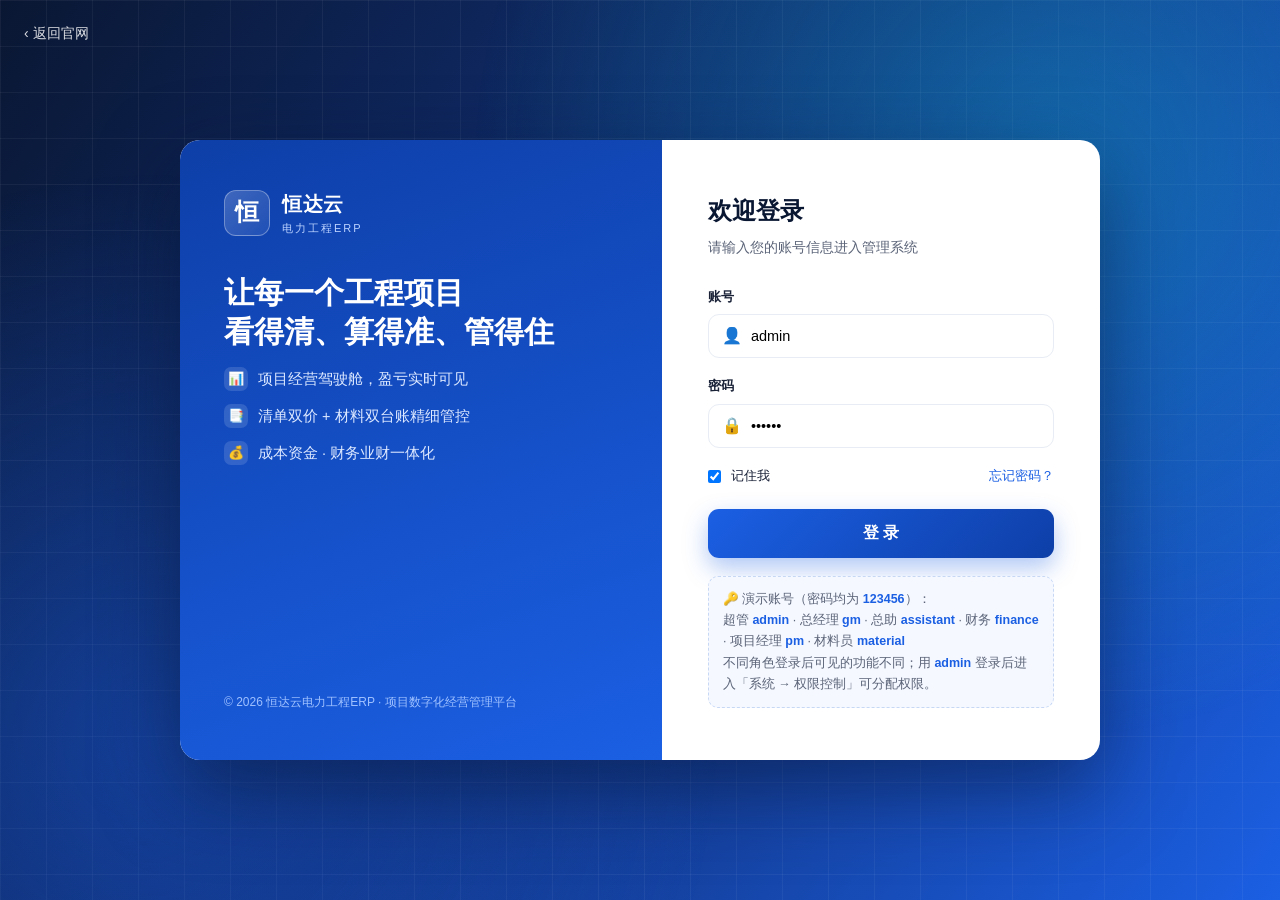
==== erp/index.html @ 85b5d24f "chore: 清空所有演示/随机生成的业务数据 - 项目/合同/分包/清单/进度/成本/收款/现金/银行账户/内部转账/OKR考核记录 全部清空 - 保留:登录账号、角色权限、审批流定义、真实138张" ====
﻿<!DOCTYPE html>
<html lang="zh-CN">
<head>
<meta charset="UTF-8">
<meta name="viewport" content="width=device-width, initial-scale=1.0, viewport-fit=cover">
<title>恒达云电力工程ERP · 项目经营管理平台</title>
<link rel="stylesheet" href="css/erp.css">
<link rel="manifest" href="../manifest.webmanifest">
<meta name="theme-color" content="#1b5fe3">
<link rel="icon" type="image/png" sizes="32x32" href="../icons/favicon-32.png">
<link rel="apple-touch-icon" href="../icons/apple-touch-icon.png">
<meta name="apple-mobile-web-app-capable" content="yes">
<meta name="apple-mobile-web-app-status-bar-style" content="black-translucent">
<meta name="apple-mobile-web-app-title" content="恒达云">
<script>if('serviceWorker' in navigator){window.addEventListener('load',function(){navigator.serviceWorker.register('../sw.js').catch(function(){});});}</script>
</head>
<body>
<div class="app">
    <!-- 一级模块图标轨 -->
    <aside class="modrail" id="modRail"></aside>

    <!-- 二级模块菜单（分组手风琴） -->
    <aside class="sidebar" id="sidebar">
        <div class="sb-brand">
            <div class="sb-logo">恒</div>
            <div><b id="modName">经营管理</b><small>电力工程ERP</small></div>
        </div>
        <nav class="sb-nav" id="sbNav"></nav>
        <div class="sb-foot">v2.0 · 项目数字化经营平台</div>
    </aside>

    <!-- 主区域 -->
    <div class="main">
        <header class="topbar">
            <button class="tb-toggle" id="tbToggle">☰</button>
            <div class="crumb"><b id="crumbTitle">经营看板</b><span id="crumbSub">数据总览</span></div>
            <div class="tb-search"><span class="ic">🔍</span><input id="globalSearch" placeholder="搜索菜单功能…"></div>
            <div class="tb-actions">
                <button class="tb-icon" id="bellBtn" title="证书到期预警">🔔<span class="dot" id="bellDot" style="display:none"></span></button>
                <button class="tb-icon" id="resetBtn" title="重置演示数据">↺</button>
                <button class="tb-icon" id="logoutBtn" title="退出登录">⏻</button>
                <div class="tb-user">
                    <div class="tb-avatar" id="userAvatar">管</div>
                    <div><div class="nm" id="userName">管理员</div><div class="rl" id="userRole">系统管理员</div></div>
                </div>
            </div>
        </header>
        <main class="page" id="page"></main>
    </div>

    <!-- 全局功能搜索下拉 -->
    <div id="searchPanel" class="search-panel"></div>

    <!-- 移动端：抽屉遮罩 + 底部Tab导航 -->
    <div class="nav-mask" id="navMask"></div>
    <nav class="tabbar" id="tabbar"></nav>
</div>
<script type="module" src="js/app.js?v=clean1"></script>
</body>
</html>
---- erp/css/erp.css ----
/* ============================================================
   恒达云电力工程ERP — 系统设计样式
   蓝色科技风，与官网视觉统一
   ============================================================ */

:root{
    --blue:#1b5fe3; --blue-d:#0e3fa8; --blue-l:#3b7af0;
    --navy:#0a1733; --navy-2:#0f1f44; --cyan:#14b8d4;
    --ink:#1a2238; --gray:#5b6478; --gray-l:#8b93a7;
    --line:#e8ecf4; --line-2:#eef2f9;
    --bg:#f3f6fc; --card:#ffffff; --soft:#f5f8ff;
    --green:#16a34a; --green-bg:#e7f7ec;
    --red:#dc2626;   --red-bg:#fdeaea;
    --orange:#e8890c;--orange-bg:#fff3e3;
    --purple:#7c3aed;--purple-bg:#f1eafe;
    --teal:#0d9488;  --teal-bg:#e2f5f2;
    --radius:14px; --radius-s:10px;
    --shadow:0 6px 22px rgba(16,40,90,.07);
    --shadow-lg:0 16px 44px rgba(16,40,90,.14);
    --sidebar-w:248px; --topbar-h:64px;
    --font:-apple-system,BlinkMacSystemFont,"Segoe UI","PingFang SC","Microsoft YaHei","Hiragino Sans GB",sans-serif;
}
*{margin:0;padding:0;box-sizing:border-box}
html,body{height:100%}
body{font-family:var(--font);color:var(--ink);background:var(--bg);-webkit-font-smoothing:antialiased;line-height:1.6}
a{text-decoration:none;color:inherit}
button{font-family:inherit;cursor:pointer;border:none;background:none}
input,select,textarea{font-family:inherit;font-size:14px}
::-webkit-scrollbar{width:9px;height:9px}
::-webkit-scrollbar-thumb{background:#c7d0e0;border-radius:6px}
::-webkit-scrollbar-thumb:hover{background:#aab6cc}
::-webkit-scrollbar-track{background:transparent}

/* ---------- 应用布局 ---------- */
.app{display:flex;min-height:100vh}

/* ---------- 侧边栏 ---------- */
.sidebar{width:var(--sidebar-w);background:linear-gradient(180deg,#0a1733,#0d1d40 60%,#102a5e);
    color:#fff;position:fixed;inset:0 auto 0 0;display:flex;flex-direction:column;z-index:40;transition:.25s}
.sb-brand{display:flex;align-items:center;gap:11px;padding:18px 20px;border-bottom:1px solid rgba(255,255,255,.08)}
.sb-logo{width:38px;height:38px;border-radius:10px;display:grid;place-items:center;font-size:20px;font-weight:800;
    color:#fff;background:linear-gradient(135deg,var(--blue),var(--cyan));flex-shrink:0}
.sb-brand b{font-size:17px;font-weight:800;letter-spacing:.5px;line-height:1.1}
.sb-brand small{display:block;font-size:10.5px;color:#8ba6df;font-weight:600;letter-spacing:1.5px}
.sb-nav{flex:1;overflow-y:auto;padding:14px 12px}
.sb-group{font-size:11px;color:#6f80a8;font-weight:700;letter-spacing:1.5px;padding:14px 12px 7px}
.sb-item{display:flex;align-items:center;gap:11px;padding:10px 12px;border-radius:10px;color:rgba(255,255,255,.78);
    font-size:14.5px;font-weight:500;margin-bottom:2px;transition:.18s;position:relative}
.sb-item .ic{width:20px;text-align:center;font-size:16px;opacity:.9}
.sb-item:hover{background:rgba(255,255,255,.08);color:#fff}
.sb-item.active{background:linear-gradient(90deg,rgba(27,95,227,.95),rgba(59,122,240,.7));color:#fff;
    box-shadow:0 6px 16px rgba(27,95,227,.4)}
.sb-item.active::before{content:"";position:absolute;left:-12px;top:50%;transform:translateY(-50%);
    width:4px;height:22px;background:var(--cyan);border-radius:0 4px 4px 0}
.sb-foot{padding:14px 18px;border-top:1px solid rgba(255,255,255,.08);font-size:12px;color:#6f80a8}

/* ---------- 主区域 ---------- */
.main{flex:1;margin-left:var(--sidebar-w);display:flex;flex-direction:column;min-width:0}
.topbar{height:var(--topbar-h);background:#fff;border-bottom:1px solid var(--line);position:sticky;top:var(--rail-h);z-index:30;
    display:flex;align-items:center;gap:16px;padding:0 26px}
.tb-toggle{display:none;font-size:22px;color:var(--ink)}
.crumb{font-size:13px;color:var(--gray)}
.crumb b{color:var(--ink);font-size:15px;font-weight:700;display:block;line-height:1.2}
.tb-search{margin-left:auto;display:flex;align-items:center;gap:8px;background:var(--soft);border:1px solid var(--line);
    border-radius:30px;padding:8px 16px;width:280px;transition:.2s}
.tb-search:focus-within{border-color:var(--blue);box-shadow:0 0 0 3px rgba(27,95,227,.12)}
.tb-search input{border:none;background:none;outline:none;width:100%;color:var(--ink)}
.tb-search .ic{color:var(--gray-l)}
.tb-actions{display:flex;align-items:center;gap:14px}
.tb-icon{width:38px;height:38px;border-radius:10px;display:grid;place-items:center;color:var(--gray);
    font-size:17px;position:relative;transition:.18s}
.tb-icon:hover{background:var(--soft);color:var(--blue)}
.tb-icon .dot{position:absolute;top:8px;right:9px;width:7px;height:7px;background:var(--red);border-radius:50%;border:2px solid #fff}
.tb-user{display:flex;align-items:center;gap:10px;padding-left:14px;border-left:1px solid var(--line)}
.tb-avatar{width:36px;height:36px;border-radius:50%;background:linear-gradient(135deg,var(--blue),var(--cyan));
    color:#fff;display:grid;place-items:center;font-weight:700;font-size:15px}
.tb-user .nm{font-size:14px;font-weight:600;line-height:1.1}
.tb-user .rl{font-size:11.5px;color:var(--gray-l)}

/* ---------- 页面容器 ---------- */
.page{padding:26px;flex:1}
.page-head{display:flex;align-items:flex-end;justify-content:space-between;margin-bottom:22px;gap:16px;flex-wrap:wrap}
.page-head h1{font-size:23px;font-weight:800;color:var(--navy);letter-spacing:.5px}
.page-head p{color:var(--gray);font-size:13.5px;margin-top:3px}
.page-head .actions{display:flex;gap:10px}

/* ---------- 按钮 ---------- */
.btn{display:inline-flex;align-items:center;justify-content:center;gap:7px;padding:9px 18px;border-radius:10px;
    font-size:14px;font-weight:600;transition:.18s;white-space:nowrap;border:1.5px solid transparent}
.btn .ic{font-size:14px}
.btn-primary{background:linear-gradient(135deg,var(--blue),var(--blue-d));color:#fff;box-shadow:0 6px 16px rgba(27,95,227,.3)}
.btn-primary:hover{transform:translateY(-1px);box-shadow:0 10px 22px rgba(27,95,227,.42)}
.btn-light{background:#fff;border-color:var(--line);color:var(--ink)}
.btn-light:hover{border-color:var(--blue);color:var(--blue);background:var(--soft)}
.btn-ghost{color:var(--gray)}
.btn-ghost:hover{background:var(--soft);color:var(--blue)}
.btn-sm{padding:6px 12px;font-size:13px;border-radius:8px}
.btn-danger{background:var(--red);color:#fff}
.btn-danger:hover{background:#b91c1c}

/* ---------- 卡片 ---------- */
.card{background:var(--card);border:1px solid var(--line);border-radius:var(--radius);box-shadow:var(--shadow)}
.card-head{display:flex;align-items:center;justify-content:space-between;padding:16px 20px;border-bottom:1px solid var(--line-2)}
.card-head h3{font-size:15.5px;font-weight:700;color:var(--navy)}
.card-head .sub{font-size:12px;color:var(--gray-l);font-weight:500}
.card-body{padding:20px}

/* ---------- KPI 卡片 ---------- */
.kpi-grid{display:grid;grid-template-columns:repeat(4,1fr);gap:18px;margin-bottom:22px}
.kpi{background:var(--card);border:1px solid var(--line);border-radius:var(--radius);padding:20px;
    box-shadow:var(--shadow);position:relative;overflow:hidden}
.kpi::after{content:"";position:absolute;right:-30px;top:-30px;width:96px;height:96px;border-radius:50%;opacity:.1}
.kpi.b-blue::after{background:var(--blue)} .kpi.b-green::after{background:var(--green)}
.kpi.b-orange::after{background:var(--orange)} .kpi.b-purple::after{background:var(--purple)}
.kpi-top{display:flex;align-items:center;gap:11px;margin-bottom:14px}
.kpi-ic{width:44px;height:44px;border-radius:12px;display:grid;place-items:center;font-size:21px}
.b-blue .kpi-ic{background:#e7efff;color:var(--blue)} .b-green .kpi-ic{background:var(--green-bg);color:var(--green)}
.b-orange .kpi-ic{background:var(--orange-bg);color:var(--orange)} .b-purple .kpi-ic{background:var(--purple-bg);color:var(--purple)}
.kpi-label{font-size:13px;color:var(--gray)}
.kpi-val{font-size:28px;font-weight:800;color:var(--navy);letter-spacing:.5px;line-height:1.1}
.kpi-val .u{font-size:14px;font-weight:600;color:var(--gray)}
.kpi-trend{font-size:12.5px;margin-top:8px;display:flex;align-items:center;gap:5px}
.kpi-trend.up{color:var(--green)} .kpi-trend.down{color:var(--red)}
.kpi.link{cursor:pointer;transition:.18s} .kpi.link:hover{transform:translateY(-4px);box-shadow:var(--shadow-lg);border-color:transparent}
#costLegend .cl{display:inline-flex;align-items:center;padding:4px 8px;border-radius:8px;transition:.15s}
#costLegend .cl:hover{background:var(--soft)}

/* ---------- 表格 ---------- */
.toolbar{display:flex;align-items:center;gap:10px;flex-wrap:wrap;margin-bottom:16px}
.toolbar .grow{flex:1}
.input,.select{padding:8px 13px;border:1.5px solid var(--line);border-radius:9px;background:#fff;color:var(--ink);outline:none;transition:.18s}
.input:focus,.select:focus{border-color:var(--blue);box-shadow:0 0 0 3px rgba(27,95,227,.12)}
.search-box{display:flex;align-items:center;gap:8px;background:#fff;border:1.5px solid var(--line);border-radius:9px;padding:7px 13px}
.search-box:focus-within{border-color:var(--blue);box-shadow:0 0 0 3px rgba(27,95,227,.12)}
.search-box input{border:none;outline:none;width:220px}
.search-box .ic{color:var(--gray-l)}

.table-wrap{overflow-x:auto;border-radius:var(--radius)}
table.tbl{width:100%;border-collapse:collapse;font-size:13.5px;background:#fff}
.tbl thead th{background:var(--soft);color:var(--navy);font-weight:700;text-align:left;padding:13px 16px;
    white-space:nowrap;border-bottom:1px solid var(--line);position:sticky;top:0}
.tbl tbody td{padding:13px 16px;border-bottom:1px solid var(--line-2);color:var(--ink);white-space:nowrap}
.tbl tbody tr{transition:.12s}
.tbl tbody tr:hover{background:var(--soft)}
.tbl tbody tr:last-child td{border-bottom:none}
.tbl .num{font-variant-numeric:tabular-nums;font-weight:600}
.tbl .muted{color:var(--gray-l)}
.tbl .strong{font-weight:700;color:var(--navy)}
.tbl .right{text-align:right}
.tbl .center{text-align:center}
.cell-lnk{cursor:pointer;transition:.12s;border-bottom:1px dashed transparent}
.cell-lnk:hover{color:var(--blue);border-bottom-color:rgba(27,95,227,.5)}
.cell-proj{font-weight:600}
.row-act{display:inline-flex;gap:6px}
.row-act button{color:var(--gray);padding:4px 8px;border-radius:7px;font-size:13px}
.row-act button:hover{background:var(--soft);color:var(--blue)}

/* ---------- 徽章 / 标签 ---------- */
.badge{display:inline-flex;align-items:center;gap:5px;padding:3px 11px;border-radius:30px;font-size:12px;font-weight:600;line-height:1.6}
.badge::before{content:"";width:6px;height:6px;border-radius:50%;background:currentColor}
.bg-blue{background:#e7efff;color:#1b5fe3} .bg-green{background:var(--green-bg);color:var(--green)}
.bg-red{background:var(--red-bg);color:var(--red)} .bg-orange{background:var(--orange-bg);color:var(--orange)}
.bg-gray{background:#eef1f6;color:#697089} .bg-purple{background:var(--purple-bg);color:var(--purple)}
.bg-teal{background:var(--teal-bg);color:var(--teal)}
.tag{display:inline-block;padding:2px 9px;border-radius:6px;font-size:12px;font-weight:600;background:#eef1f6;color:#5b6478}

/* ---------- 进度条 ---------- */
.bar{height:7px;background:#eaeef6;border-radius:5px;overflow:hidden;min-width:80px}
.bar > i{display:block;height:100%;border-radius:5px;background:linear-gradient(90deg,var(--blue),var(--cyan))}
.bar.g > i{background:linear-gradient(90deg,#16a34a,#4ade80)}
.bar.o > i{background:linear-gradient(90deg,#e8890c,#fbbf24)}
.bar.r > i{background:linear-gradient(90deg,#dc2626,#f87171)}
.bar-wrap{display:flex;align-items:center;gap:9px}
.bar-wrap b{font-size:12.5px;font-weight:700;min-width:38px;text-align:right}

/* ---------- 看板 ---------- */
.kanban{display:flex;gap:16px;overflow-x:auto;padding-bottom:8px}
.kb-col{flex:0 0 290px;background:var(--soft);border:1px solid var(--line);border-radius:var(--radius);display:flex;flex-direction:column}
.kb-col-head{display:flex;align-items:center;justify-content:space-between;padding:13px 15px;border-bottom:1px solid var(--line);font-weight:700;color:var(--navy);font-size:14px}
.kb-col-head .cnt{background:#fff;border:1px solid var(--line);color:var(--gray);font-size:12px;font-weight:700;border-radius:20px;padding:1px 9px}
.kb-list{padding:12px;display:flex;flex-direction:column;gap:11px;min-height:60px}
.kb-card{background:#fff;border:1px solid var(--line);border-radius:11px;padding:14px;box-shadow:0 2px 8px rgba(16,40,90,.05);transition:.18s;cursor:pointer}
.kb-card:hover{transform:translateY(-3px);box-shadow:var(--shadow);border-color:transparent}
.kb-card .t{font-weight:700;color:var(--navy);font-size:14px;margin-bottom:4px}
.kb-card .meta{font-size:12px;color:var(--gray);margin-bottom:8px;display:flex;align-items:center;gap:6px}
.kb-card .ftr{display:flex;align-items:center;justify-content:space-between;margin-top:10px;font-size:12.5px}

/* ---------- 视图切换 ---------- */
.view-tabs{display:inline-flex;background:#fff;border:1px solid var(--line);border-radius:9px;padding:3px;gap:2px}
.view-tabs button{padding:6px 14px;border-radius:7px;font-size:13px;font-weight:600;color:var(--gray)}
.view-tabs button.on{background:var(--blue);color:#fff}

/* ---------- 弹窗 ---------- */
.modal-mask{position:fixed;inset:0;background:rgba(10,23,51,.5);backdrop-filter:blur(3px);z-index:100;
    display:flex;align-items:center;justify-content:center;padding:24px;opacity:0;pointer-events:none;transition:.2s}
.modal-mask.show{opacity:1;pointer-events:auto}
.modal{background:#fff;border-radius:16px;width:100%;max-width:560px;max-height:90vh;overflow:auto;
    box-shadow:var(--shadow-lg);transform:translateY(16px);transition:.25s}
.modal-mask.show .modal{transform:none}
.modal.lg{max-width:760px}
.modal-head{display:flex;align-items:center;justify-content:space-between;padding:18px 22px;border-bottom:1px solid var(--line);position:sticky;top:0;background:#fff;z-index:1}
.modal-head h3{font-size:17px;font-weight:800;color:var(--navy)}
.modal-head .x{font-size:22px;color:var(--gray-l);width:32px;height:32px;border-radius:8px}
.modal-head .x:hover{background:var(--soft);color:var(--ink)}
.modal-body{padding:22px}
.modal-foot{padding:16px 22px;border-top:1px solid var(--line);display:flex;justify-content:flex-end;gap:10px;position:sticky;bottom:0;background:#fff}

/* ---------- 表单 ---------- */
.form-grid{display:grid;grid-template-columns:1fr 1fr;gap:16px}
.field{display:flex;flex-direction:column;gap:6px}
.field.full{grid-column:1/-1}
.field label{font-size:13px;font-weight:600;color:var(--ink)}
.field label .req{color:var(--red)}
.field .input,.field .select,.field textarea{width:100%;padding:10px 13px;border:1.5px solid var(--line);border-radius:9px;outline:none;transition:.18s}
.field .input:focus,.field .select:focus,.field textarea:focus{border-color:var(--blue);box-shadow:0 0 0 3px rgba(27,95,227,.12)}
.field textarea{resize:vertical;min-height:74px}

/* ---------- 详情面板 ---------- */
.detail-grid{display:grid;grid-template-columns:1fr 1fr;gap:14px 26px}
.detail-grid .di{display:flex;flex-direction:column;gap:3px}
.detail-grid .di span{font-size:12px;color:var(--gray-l)}
.detail-grid .di b{font-size:15px;font-weight:700;color:var(--navy)}
.detail-grid .di.full{grid-column:1/-1}

/* ---------- 图表 ---------- */
.chart{width:100%}
.legend{display:flex;gap:16px;flex-wrap:wrap;margin-top:12px;font-size:12.5px;color:var(--gray)}
.legend i{display:inline-block;width:10px;height:10px;border-radius:3px;margin-right:6px;vertical-align:middle}
.donut-center{font-size:13px}

/* ---------- 项目360视图 ---------- */
.p360-kpis{display:grid;grid-template-columns:repeat(4,1fr);gap:12px;margin-bottom:16px}
.p360-kpis>div{background:var(--soft);border:1px solid var(--line);border-radius:11px;padding:12px 14px;text-align:center}
.p360-kpis span{display:block;font-size:12px;color:var(--gray-l);margin-bottom:4px}
.p360-kpis b{font-size:17px;color:var(--navy)}
.p360-tabs{display:flex;flex-wrap:wrap;gap:4px;margin-bottom:16px}
.p360-tabs button{padding:7px 13px;font-size:13px}
.p360-chips{display:flex;flex-wrap:wrap;gap:10px}
.p360-chip{display:flex;align-items:center;gap:8px;padding:12px 16px;border:1px solid var(--line);border-radius:11px;
    background:#fff;font-size:13.5px;font-weight:600;color:var(--ink);transition:.16s}
.p360-chip:hover{border-color:var(--blue);background:var(--soft);transform:translateY(-2px);box-shadow:var(--shadow)}
.p360-chip b{background:var(--blue);color:#fff;border-radius:20px;padding:1px 9px;font-size:12px}
@media(max-width:768px){ .p360-kpis{grid-template-columns:repeat(2,1fr)} }

/* ---------- 空状态 ---------- */
.empty{text-align:center;padding:48px 20px;color:var(--gray-l)}
.empty .ic{font-size:42px;opacity:.4;margin-bottom:10px}

/* ---------- Toast ---------- */
.toast-wrap{position:fixed;top:20px;right:20px;z-index:200;display:flex;flex-direction:column;gap:10px}
.toast{background:#fff;border:1px solid var(--line);border-left:4px solid var(--blue);border-radius:11px;
    padding:13px 18px;box-shadow:var(--shadow-lg);display:flex;align-items:center;gap:11px;min-width:240px;
    transform:translateX(120%);transition:.3s;font-size:14px;font-weight:500}
.toast.show{transform:none}
.toast.ok{border-left-color:var(--green)} .toast.ok .ic{color:var(--green)}
.toast.err{border-left-color:var(--red)} .toast.err .ic{color:var(--red)}
.toast .ic{font-size:18px;color:var(--blue)}

/* ---------- 分页 ---------- */
.pager{display:flex;align-items:center;justify-content:space-between;margin-top:16px;font-size:13px;color:var(--gray)}
.pager .pages{display:flex;gap:5px}
.pager .pages button{min-width:32px;height:32px;border-radius:8px;border:1px solid var(--line);background:#fff;color:var(--ink);font-weight:600}
.pager .pages button:hover{border-color:var(--blue);color:var(--blue)}
.pager .pages button.on{background:var(--blue);color:#fff;border-color:var(--blue)}
.pager .pages button:disabled{opacity:.4;cursor:not-allowed}

/* ---------- 两列内容 ---------- */
.grid-2{display:grid;grid-template-columns:1fr 1fr;gap:18px}
.grid-3{display:grid;grid-template-columns:repeat(3,1fr);gap:18px}
.grid-2-1{display:grid;grid-template-columns:2fr 1fr;gap:18px}
.mb{margin-bottom:18px}

/* ---------- 列表项（待办/动态） ---------- */
.feed{display:flex;flex-direction:column}
.feed-item{display:flex;gap:12px;padding:12px 0;border-bottom:1px solid var(--line-2)}
.feed-item:last-child{border:none}
.feed-dot{width:34px;height:34px;border-radius:9px;display:grid;place-items:center;font-size:15px;flex-shrink:0}
.feed-item .ct{flex:1;min-width:0}
.feed-item .ct .t{font-size:13.5px;font-weight:600;color:var(--ink)}
.feed-item .ct .d{font-size:12px;color:var(--gray-l);margin-top:2px}
.feed-item .tm{font-size:12px;color:var(--gray-l);white-space:nowrap}

/* ---------- 一级模块栏（顶部横向） ---------- */
:root{ --rail-h:56px; }
.modrail{position:fixed;top:0;left:0;right:0;height:var(--rail-h);z-index:50;
    background:linear-gradient(90deg,#06112a,#0a1733 55%,#0d2150);display:flex;flex-direction:row;align-items:center;
    padding:0 12px;gap:3px;overflow-x:auto;overflow-y:hidden;box-shadow:0 2px 12px rgba(6,17,42,.35)}
.modrail::-webkit-scrollbar{height:0;width:0}
.rail-logo{width:38px;height:38px;border-radius:10px;background:linear-gradient(135deg,var(--blue),var(--cyan));
    color:#fff;display:grid;place-items:center;font-size:19px;font-weight:800;margin-right:10px;flex-shrink:0}
.rail-item{min-width:56px;height:46px;padding:0 8px;border-radius:10px;display:flex;flex-direction:column;align-items:center;justify-content:center;
    gap:2px;color:rgba(255,255,255,.62);cursor:pointer;transition:.16s;flex-shrink:0;font-size:17px}
.rail-item span{font-size:10.5px;font-weight:600;letter-spacing:.5px;white-space:nowrap}
.rail-item:hover{background:rgba(255,255,255,.08);color:#fff}
.rail-item.active{background:linear-gradient(135deg,var(--blue),var(--blue-d));color:#fff;box-shadow:0 4px 12px rgba(27,95,227,.45)}

/* 侧栏与主区域偏移（顶部模块栏在上，二级菜单在左） */
.sidebar{top:var(--rail-h);left:0}
.main{margin-left:var(--sidebar-w);margin-top:var(--rail-h)}

/* ---------- 二级菜单手风琴 ---------- */
.acc-group{margin-bottom:2px}
.acc-head{display:flex;align-items:center;justify-content:space-between;padding:9px 12px;cursor:pointer;
    color:#9fb0d6;font-size:12.5px;font-weight:700;letter-spacing:.5px;border-radius:8px;transition:.16s}
.acc-head:hover{background:rgba(255,255,255,.05);color:#fff}
.acc-head .arr{font-size:10px;transition:.2s;opacity:.7}
.acc-group.collapsed .arr{transform:rotate(-90deg)}
.acc-body{overflow:hidden;transition:max-height .22s ease}
.acc-group.collapsed .acc-body{max-height:0!important}
.sb-leaf{display:block;padding:8px 12px 8px 24px;border-radius:8px;color:rgba(255,255,255,.74);font-size:13.5px;
    margin:1px 0;transition:.15s;position:relative;white-space:nowrap;overflow:hidden;text-overflow:ellipsis}
.sb-leaf:hover{background:rgba(255,255,255,.08);color:#fff}
.sb-leaf.active{background:linear-gradient(90deg,rgba(27,95,227,.9),rgba(59,122,240,.6));color:#fff;font-weight:600}
.sb-leaf.active::before{content:"";position:absolute;left:10px;top:50%;transform:translateY(-50%);width:5px;height:5px;border-radius:50%;background:var(--cyan)}

/* ---------- 视图切换 Tabs ---------- */
.view-tabs{display:inline-flex;background:var(--soft);border:1px solid var(--line);border-radius:11px;padding:4px;gap:4px}
.view-tabs button{padding:8px 18px;border-radius:8px;font-size:14px;font-weight:600;color:var(--gray);transition:.16s}
.view-tabs button.on{background:#fff;color:var(--blue);box-shadow:var(--shadow)}
.view-tabs button:not(.on):hover{color:var(--blue)}

/* ---------- 权限勾选树 ---------- */
.perm-tree{display:grid;grid-template-columns:repeat(auto-fill,minmax(320px,1fr));gap:14px}
.perm-mod{border:1px solid var(--line);border-radius:12px;overflow:hidden;background:#fff}
.perm-mod-head{display:flex;align-items:center;gap:9px;padding:11px 14px;background:var(--soft);
    border-bottom:1px solid var(--line-2);cursor:pointer;font-size:14.5px;color:var(--navy)}
.perm-mod-head .perm-mod-n{margin-left:auto;font-size:11.5px;color:var(--gray-l);font-weight:600;background:#fff;border:1px solid var(--line);padding:1px 8px;border-radius:20px}
.perm-groups{padding:8px 14px 12px}
.perm-grp{margin-top:8px}
.perm-grp-t{font-size:12px;color:var(--gray-l);font-weight:700;letter-spacing:.5px;margin:6px 0 5px}
.perm-grp-leaves{display:grid;grid-template-columns:repeat(auto-fill,minmax(140px,1fr));gap:5px 12px}
.perm-leaf{display:flex;align-items:center;gap:6px;font-size:13px;color:var(--ink);cursor:pointer;padding:2px 0}
.perm-leaf input,.perm-mod-head input{width:15px;height:15px;accent-color:var(--blue);cursor:pointer;flex-shrink:0}

/* ---------- 证书报警铃铛 + 预警清单 ---------- */
.tb-icon .dot.badge-num{position:absolute;top:1px;right:1px;min-width:16px;width:auto;height:16px;padding:0 4px;
    border-radius:9px;background:var(--red);color:#fff;font-size:10px;font-weight:700;display:grid;place-items:center;border:2px solid #fff;line-height:1}
.tb-icon.bell-alarm{animation:bellShake 2.4s ease-in-out infinite}
@keyframes bellShake{0%,88%,100%{transform:rotate(0)}90%{transform:rotate(-12deg)}93%{transform:rotate(10deg)}96%{transform:rotate(-6deg)}}
.notif-list{display:flex;flex-direction:column}
.notif-item{display:flex;align-items:center;gap:12px;padding:11px 4px;border-bottom:1px solid var(--line-2)}
.notif-item:last-child{border:none}
.notif-item .ni-ic{width:34px;height:34px;border-radius:9px;display:grid;place-items:center;font-size:17px;background:var(--soft);flex-shrink:0}
.notif-item .ni-main{flex:1;min-width:0}
.notif-item .ni-t{font-size:14px;font-weight:600;color:var(--navy)}
.notif-item .ni-d{font-size:12px;color:var(--gray-l);margin-top:2px}
.notif-item .ni-r{text-align:right;white-space:nowrap}

/* ---------- 意见与需求清单 ---------- */
.fb-item{display:flex;align-items:flex-start;gap:12px;padding:12px 0;border-bottom:1px solid var(--line-2)}
.fb-item:last-child{border:none}
.fb-no{flex:0 0 auto;width:30px;height:30px;border-radius:8px;background:var(--soft);color:var(--blue);font-size:12px;font-weight:700;display:grid;place-items:center}
.fb-main{flex:1;min-width:0}
.fb-text{font-size:14px;color:var(--ink);line-height:1.6}
.fb-remark{font-size:12.5px;color:#16a34a;margin-top:4px;background:#f0faf3;border-radius:7px;padding:5px 9px;display:inline-block}
.fb-right{flex:0 0 auto;display:flex;align-items:center;gap:8px}
.fb-right .select{padding:6px 10px;font-size:13px}
.fb-edit{width:30px;height:30px;border-radius:7px;color:var(--gray);background:var(--soft)}
.fb-edit:hover{background:var(--blue);color:#fff}
@media(max-width:640px){ .fb-item{flex-wrap:wrap} .fb-right{width:100%;justify-content:flex-end} }

/* ---------- 全局功能搜索面板 ---------- */
.search-panel{position:fixed;top:56px;left:50%;transform:translateX(-50%);width:520px;max-width:90vw;max-height:420px;overflow:auto;
    background:#fff;border:1px solid var(--line);border-radius:14px;box-shadow:var(--shadow-lg);z-index:120;display:none;padding:8px}
.search-panel.show{display:block}
.search-panel a{display:flex;align-items:center;gap:10px;padding:10px 14px;border-radius:9px;font-size:14px;color:var(--ink)}
.search-panel a:hover{background:var(--soft);color:var(--blue)}
.search-panel a small{color:var(--gray-l);margin-left:auto;font-size:12px}
.search-panel .sp-empty{padding:18px;text-align:center;color:var(--gray-l);font-size:13px}

/* ---------- OKR ---------- */
.okr-obj{background:#fff;border:1px solid var(--line);border-left:4px solid var(--blue);border-radius:12px;padding:18px 20px;margin-bottom:16px;box-shadow:var(--shadow)}
.okr-obj-head{display:flex;justify-content:space-between;align-items:flex-start;gap:14px}
.okr-obj-head b{font-size:15.5px;color:var(--navy)}
.okr-krs{display:flex;flex-direction:column;gap:10px}
.okr-kr{display:flex;gap:12px;align-items:flex-start;background:var(--soft);border-radius:10px;padding:11px 13px}
.kr-num{flex-shrink:0;width:36px;height:24px;border-radius:6px;background:#e7efff;color:var(--blue);font-size:12px;font-weight:700;display:grid;place-items:center}
.kr-t{font-size:13.5px;font-weight:600;color:var(--ink)}
.kr-meta{font-size:12px;color:var(--gray);margin-top:3px}
.okr-checkin{margin-top:12px;font-size:12.5px;color:var(--gray);background:#fffdf5;border:1px dashed #f0d9a0;border-radius:9px;padding:9px 12px}
.okr-person-head{display:flex;gap:18px;margin-bottom:6px}
.okr-score-box{display:grid;grid-template-columns:repeat(4,1fr);gap:12px;margin-top:8px}
.okr-score-box>div{background:var(--soft);border-radius:10px;padding:12px;text-align:center}
.okr-score-box span{display:block;font-size:12px;color:var(--gray-l)}
.okr-score-box b{font-size:18px;color:var(--navy)}
.okr-tip{background:#f5f8ff;border:1px solid #dbe6fb;border-radius:9px;padding:11px 14px;font-size:13px;color:#41506e}
.kr-editor{margin-top:8px;border:1px solid var(--line);border-radius:11px;padding:14px;background:var(--soft)}
.kr-editor-head{display:flex;justify-content:space-between;align-items:center;margin-bottom:10px}
.kr-edit{display:grid;grid-template-columns:2.4fr 1fr 1fr .8fr .8fr 32px;gap:8px;margin-bottom:8px;align-items:center}
.kr-edit.head{font-size:12px;color:var(--gray-l);font-weight:600;margin-bottom:6px}
.kr-edit.head span{padding-left:4px}
.kr-edit .input{padding:8px 10px}
.kr-del{width:30px;height:30px;border-radius:7px;background:#fdeaea;color:var(--red);font-weight:700}
.kr-del:hover{background:var(--red);color:#fff}
.score-in{width:64px;padding:6px 8px;border:1.5px solid var(--line);border-radius:7px;text-align:center;outline:none}
.score-in:focus{border-color:var(--blue);box-shadow:0 0 0 3px rgba(27,95,227,.12)}
.okr-tpl-head{display:flex;align-items:center;gap:11px;margin-bottom:12px}
.okr-tpl-ic{width:46px;height:46px;border-radius:11px;background:linear-gradient(135deg,#e7efff,#e2f7fb);display:grid;place-items:center;font-size:22px}
.okr-tpl-head b{font-size:16px;color:var(--navy)}
.okr-tpl-obj{margin-bottom:12px}
.ot-title{font-size:13.5px;font-weight:600;color:var(--ink);margin-bottom:6px}
.ot-krs{list-style:none;padding:0;margin:0;display:flex;flex-direction:column;gap:5px}
.ot-krs li{font-size:12.5px;color:var(--gray);padding-left:16px;position:relative}
.ot-krs li::before{content:"◆";position:absolute;left:0;color:var(--cyan);font-size:9px;top:3px}

/* ---------- 响应式 ---------- */
@media(max-width:1100px){
    .kpi-grid{grid-template-columns:repeat(2,1fr)}
    .grid-2,.grid-3,.grid-2-1{grid-template-columns:1fr}
    .okr-score-box{grid-template-columns:repeat(2,1fr)}
    .kr-edit{grid-template-columns:1fr 1fr;}
    .kr-edit.head{display:none}
}
/* ---------- 审批流程时间线 ---------- */
.flow-timeline{display:flex;align-items:flex-start;flex-wrap:wrap;gap:0;padding:14px 10px;background:var(--soft);
    border:1px solid var(--line);border-radius:12px;overflow-x:auto}
.fstep{display:flex;flex-direction:column;align-items:center;text-align:center;min-width:86px;flex-shrink:0}
.fdot{width:34px;height:34px;border-radius:50%;display:grid;place-items:center;font-size:14px;font-weight:800;
    background:#e3e9f4;color:#8b93a7;border:2.5px solid #d4dcec;margin-bottom:6px}
.fstep.done .fdot{background:var(--green-bg);color:var(--green);border-color:#9fdcb4}
.fstep.cur .fdot{background:#e7efff;color:var(--blue);border-color:var(--blue);animation:flowPulse 1.8s ease-in-out infinite}
.fstep.fail .fdot{background:var(--red-bg);color:var(--red);border-color:#f1a8a8}
@keyframes flowPulse{0%,100%{box-shadow:0 0 0 0 rgba(27,95,227,.35)}50%{box-shadow:0 0 0 7px rgba(27,95,227,0)}}
.finfo b{display:block;font-size:12.5px;color:var(--navy)}
.finfo span{display:block;font-size:11.5px;color:var(--gray-l)}
.finfo small{display:block;font-size:10.5px;color:var(--gray-l)}
.finfo .fop{color:var(--blue);max-width:120px;white-space:normal}
.fline{flex:1;min-width:18px;height:2.5px;background:#d4dcec;margin-top:16px;border-radius:2px}

/* ---------- 移动端基建：遮罩 + 底部Tab（桌面隐藏） ---------- */
.nav-mask{display:none}
.tabbar{display:none}

@media(max-width:768px){
    /* ===== 布局骨架 ===== */
    :root{--rail-h:52px; --tabbar-h:58px}
    body{-webkit-tap-highlight-color:transparent}
    .modrail{height:var(--rail-h);padding-top:env(safe-area-inset-top);
        height:calc(var(--rail-h) + env(safe-area-inset-top))}
    .rail-logo{width:34px;height:34px;font-size:17px}
    .rail-item{min-width:54px;height:44px}
    .sidebar{top:calc(var(--rail-h) + env(safe-area-inset-top));left:0;transform:translateX(-100%);
        width:min(78vw,300px);box-shadow:6px 0 30px rgba(6,17,42,.4);z-index:55;
        bottom:0;transition:transform .25s ease}
    .app.navopen .sidebar{transform:none}
    .main{margin-left:0;margin-top:calc(var(--rail-h) + env(safe-area-inset-top))}
    .topbar{top:calc(var(--rail-h) + env(safe-area-inset-top));height:54px;padding:0 14px;gap:10px}
    .tb-toggle{display:block;width:40px;height:40px;border-radius:10px;display:grid;place-items:center}
    .tb-toggle:active{background:var(--soft)}
    .tb-search{display:none}
    .tb-icon{width:40px;height:40px}
    .tb-user{padding-left:8px}
    .tb-user .nm,.tb-user .rl{display:none}
    .crumb span{display:none}
    .page{padding:14px 12px calc(var(--tabbar-h) + env(safe-area-inset-bottom) + 18px)}
    .page-head{margin-bottom:14px}
    .page-head h1{font-size:19px}
    .page-head .actions{width:100%;justify-content:flex-end}
    .search-panel{width:94vw;top:calc(var(--rail-h) + env(safe-area-inset-top) + 56px)}

    /* ===== 抽屉遮罩 ===== */
    .nav-mask{display:block;position:fixed;inset:0;background:rgba(6,17,42,.45);z-index:52;
        opacity:0;pointer-events:none;transition:.22s;backdrop-filter:blur(2px)}
    .app.navopen .nav-mask{opacity:1;pointer-events:auto}

    /* ===== 底部Tab导航（App式） ===== */
    .tabbar{display:flex;position:fixed;left:0;right:0;bottom:0;z-index:48;
        height:calc(var(--tabbar-h) + env(safe-area-inset-bottom));
        padding-bottom:env(safe-area-inset-bottom);
        background:rgba(255,255,255,.96);backdrop-filter:blur(12px);
        border-top:1px solid var(--line);box-shadow:0 -4px 20px rgba(16,40,90,.08)}
    .tab-item{flex:1;display:flex;flex-direction:column;align-items:center;justify-content:center;gap:2px;
        color:var(--gray-l);font-size:20px;transition:.15s;position:relative}
    .tab-item span{font-size:10.5px;font-weight:600}
    .tab-item.on{color:var(--blue)}
    .tab-item.on::before{content:"";position:absolute;top:0;width:34px;height:3px;border-radius:0 0 4px 4px;
        background:linear-gradient(90deg,var(--blue),var(--cyan))}
    .tab-item:active{transform:scale(.94)}

    /* ===== 输入 16px 防 iOS 聚焦缩放 + 触控目标加大 ===== */
    .input,.select,textarea,.search-box input,.tb-search input,.score-in{font-size:16px!important}
    .btn{padding:11px 18px;min-height:42px}
    .btn-sm{padding:8px 13px;min-height:36px}
    .row-act button{padding:9px 12px;font-size:14px;min-height:38px}
    .sb-leaf{padding:12px 12px 12px 26px;font-size:15px}
    .acc-head{padding:12px}
    .toast-wrap{top:auto;bottom:calc(var(--tabbar-h) + env(safe-area-inset-bottom) + 14px);right:12px;left:12px}
    .toast{min-width:0}

    /* ===== 工具栏：横向滑动一行 ===== */
    .toolbar{flex-wrap:nowrap;overflow-x:auto;padding-bottom:6px;-webkit-overflow-scrolling:touch;gap:8px}
    .toolbar::-webkit-scrollbar{height:0}
    .toolbar .search-box{flex-shrink:0}
    .toolbar .search-box input{width:150px}
    .toolbar .select,.toolbar .input{flex-shrink:0;max-width:138px}
    .toolbar #summary{display:none}

    /* ===== 表格 → 卡片式（核心） ===== */
    .table-wrap{overflow:visible;border-radius:0}
    .tbl{display:block}
    .tbl thead{display:none}
    .tbl tbody{display:flex;flex-direction:column;gap:11px}
    .tbl tbody tr{display:block;background:#fff;border:1px solid var(--line);border-radius:13px;
        padding:13px 15px;box-shadow:var(--shadow)}
    .tbl tbody tr:hover{background:#fff}
    .tbl tbody td{display:flex;align-items:center;justify-content:space-between;gap:12px;
        padding:7px 0;border-bottom:1px dashed var(--line-2);white-space:normal;text-align:right}
    .tbl tbody td:last-child{border-bottom:none}
    .tbl tbody td::before{content:attr(data-th);font-size:12px;color:var(--gray-l);font-weight:600;
        flex-shrink:0;text-align:left}
    .tbl tbody td.td-act{justify-content:flex-end;padding-top:10px}
    .tbl tbody td.td-act::before{content:""}
    .tbl tbody td.td-empty{display:block;text-align:center;border:none}
    .tbl tbody td.td-empty::before{content:""}
    .tbl .bar{min-width:90px}
    .bar-wrap{justify-content:flex-end}
    /* 弹窗与统计页内的小表格同样卡片化（含排名/汇总） */

    /* ===== 弹窗 → 底部抽屉 ===== */
    .modal-mask{padding:0;align-items:flex-end}
    .modal{max-width:100%;width:100%;max-height:92vh;border-radius:18px 18px 0 0;
        transform:translateY(100%)}
    .modal-mask.show .modal{transform:none}
    .modal-head{padding:15px 18px}
    .modal-body{padding:16px;padding-bottom:calc(16px + env(safe-area-inset-bottom))}
    .modal-foot{padding:12px 16px calc(12px + env(safe-area-inset-bottom))}
    .modal-foot .btn{flex:1}

    /* ===== 网格/卡片自适应 ===== */
    .form-grid,.detail-grid{grid-template-columns:1fr}
    .kpi-grid{grid-template-columns:repeat(2,1fr);gap:11px}
    .kpi{padding:14px}
    .kpi-val{font-size:21px}
    .kpi-ic{width:38px;height:38px;font-size:18px}
    .card-body{padding:14px}
    .card-head{padding:13px 14px}
    .kanban{gap:11px}
    .kb-col{flex:0 0 82vw}
    .p360-kpis{grid-template-columns:repeat(2,1fr)}
    .p360-tabs{overflow-x:auto;flex-wrap:nowrap;-webkit-overflow-scrolling:touch;padding-bottom:4px}
    .p360-tabs button{flex-shrink:0}
    .okr-obj{padding:14px}
    .okr-score-box{grid-template-columns:repeat(2,1fr)}
    .acc-cards{grid-template-columns:1fr}
    .perm-tree{grid-template-columns:1fr}
    .view-tabs{width:100%;justify-content:center}
    .pager{flex-direction:column;gap:10px}
}

/* ============================================================
   待办办理窗口：高级字段横排 + 明细字段纵排
   ============================================================ */
.feed-item.todo-item{cursor:pointer;border-radius:10px;padding:12px 10px;transition:.15s}
.feed-item.todo-item:hover{background:var(--soft)}
.todo-go{color:var(--blue);font-weight:600;font-size:12px}
.todo-form .todo-top{display:flex;flex-wrap:wrap;gap:14px 30px;padding:16px 18px;background:var(--soft);
    border:1px solid var(--line);border-radius:12px;margin-bottom:18px}
.todo-form .todo-top .cell{display:flex;flex-direction:column;gap:4px;min-width:120px}
.todo-form .todo-top .cell span{font-size:12px;color:var(--gray-l)}
.todo-form .todo-top .cell b{font-size:15.5px;font-weight:700;color:var(--navy)}
.todo-form .todo-rows{display:flex;flex-direction:column}
.todo-form .todo-rows .r{display:flex;align-items:flex-start;gap:14px;padding:11px 4px;border-bottom:1px solid var(--line-2)}
.todo-form .todo-rows .r:last-child{border-bottom:none}
.todo-form .todo-rows .r>span{flex:0 0 96px;font-size:13px;color:var(--gray);font-weight:600;padding-top:2px}
.todo-form .todo-rows .r .v{flex:1;font-size:14px;color:var(--ink);min-width:0}
.todo-form .todo-rows .r .v textarea{width:100%;padding:10px 12px;border:1.5px solid var(--line);border-radius:9px;
    outline:none;resize:vertical;min-height:70px;font-family:inherit}
.todo-form .todo-rows .r .v textarea:focus{border-color:var(--blue);box-shadow:0 0 0 3px rgba(27,95,227,.12)}

/* ============================================================
   银行内部转账：账户卡片 + 一笔过账连通流
   ============================================================ */
.acc-cards{display:grid;grid-template-columns:repeat(auto-fill,minmax(220px,1fr));gap:14px}
.acc-card{border:1px solid var(--line);border-radius:14px;padding:16px 18px;cursor:pointer;
    background:linear-gradient(150deg,#fff,#f7faff);transition:.18s;box-shadow:var(--shadow)}
.acc-card:hover{transform:translateY(-2px);box-shadow:var(--shadow-lg);border-color:var(--blue-l)}
.acc-card .ac-top{display:flex;align-items:center;justify-content:space-between;margin-bottom:8px}
.acc-card .ac-name{font-size:15px;font-weight:800;color:var(--navy)}
.acc-card .ac-cur{font-size:11px;color:var(--gray-l);background:var(--soft);padding:2px 8px;border-radius:20px}
.acc-card .ac-bal{font-size:24px;font-weight:800;color:var(--blue);letter-spacing:.5px}
.acc-card .ac-bank{font-size:12.5px;color:var(--gray);margin-top:8px}
.acc-card .ac-no{font-size:12px;color:var(--gray-l);letter-spacing:1px;margin-top:2px}
.tf-flow{display:flex;flex-direction:column;gap:12px}
.tf-row{display:grid;grid-template-columns:1fr auto 1fr;grid-template-rows:auto auto;gap:6px 16px;align-items:center;
    border:1px solid var(--line);border-radius:12px;padding:14px 18px;background:#fff}
.tf-row .tf-end{display:flex;flex-direction:column;gap:3px}
.tf-row .tf-end.in{text-align:right}
.tf-row .tf-end i{font-size:11px;color:var(--gray-l);font-style:normal}
.tf-row .tf-end b{font-size:15px;font-weight:700;color:var(--navy)}
.tf-row .tf-mid{display:flex;flex-direction:column;align-items:center;gap:2px;min-width:140px}
.tf-row .tf-amt{font-size:15px;font-weight:800;color:var(--green)}
.tf-row .tf-arrow{color:var(--blue);font-size:13px;letter-spacing:-1px}
.tf-row .tf-mid small{font-size:11px;color:var(--gray-l)}
.tf-row .tf-sum{grid-column:1/-1;font-size:13px;color:var(--gray);border-top:1px dashed var(--line);padding-top:8px}
.tf-hint{margin-top:16px;padding:12px 14px;background:var(--soft);border:1px dashed #c7d8f5;border-radius:10px;
    font-size:12.5px;color:var(--gray);line-height:1.7}
.tf-hint b{color:var(--blue)}
@media(max-width:768px){
    .tf-row{grid-template-columns:1fr;text-align:center}
    .tf-row .tf-end.in{text-align:center}
    .todo-form .todo-rows .r{flex-direction:column;gap:4px}
}
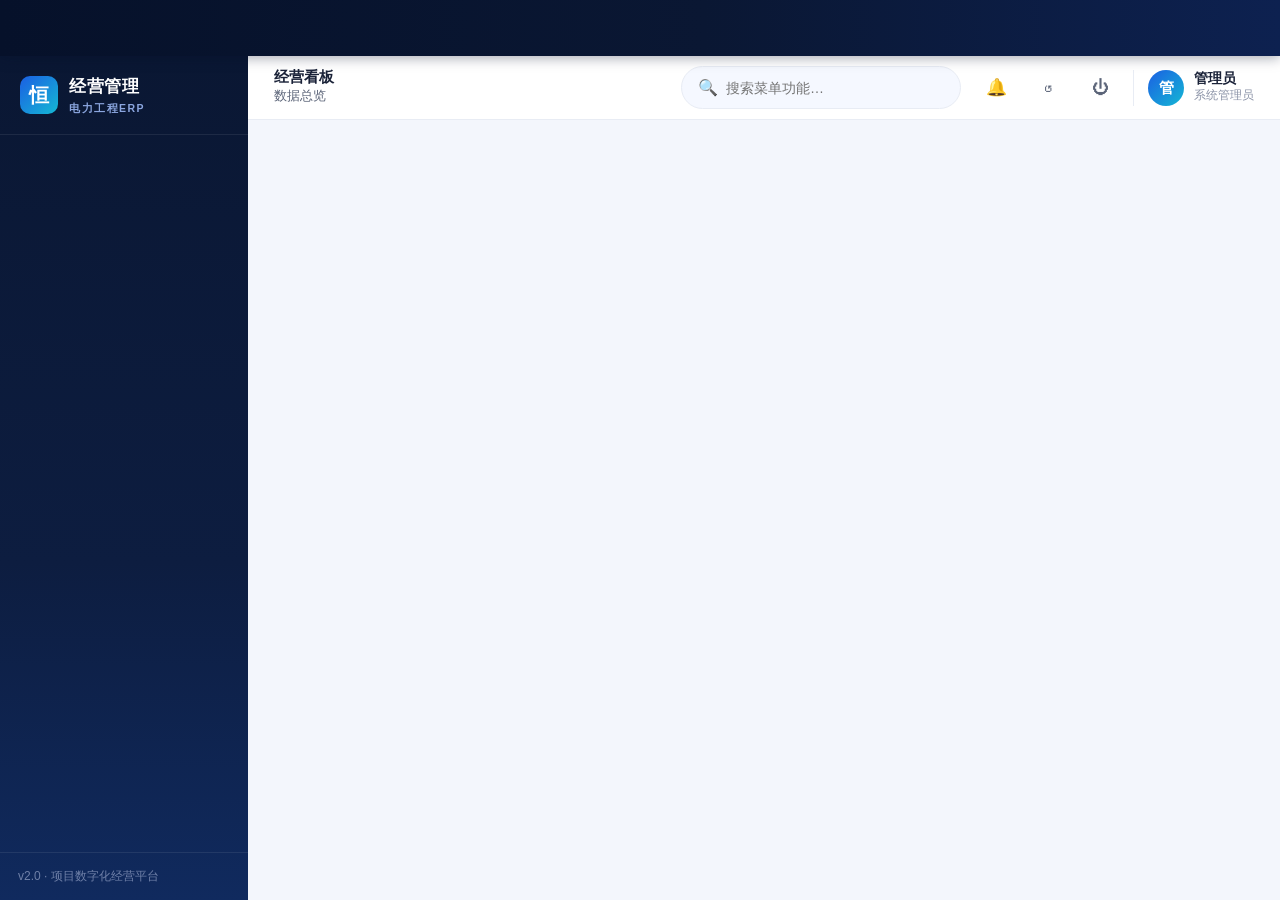
==== commit a8ec7622: "feat: GitHub Pages 公开版同步最新功能（演示数据，不含真实数据） - 同步多级审批流引擎/手机端/项目360/OKR 等全部最新代码 - realseed.js 置空 → 自动回退演" ====
--- a/erp/index.html
+++ b/erp/index.html
@@ -55,6 +55,7 @@
     <div class="nav-mask" id="navMask"></div>
     <nav class="tabbar" id="tabbar"></nav>
 </div>
-<script type="module" src="js/app.js?v=clean1"></script>
+<script type="module" src="js/app.js?v=pub2"></script>
 </body>
 </html>
+
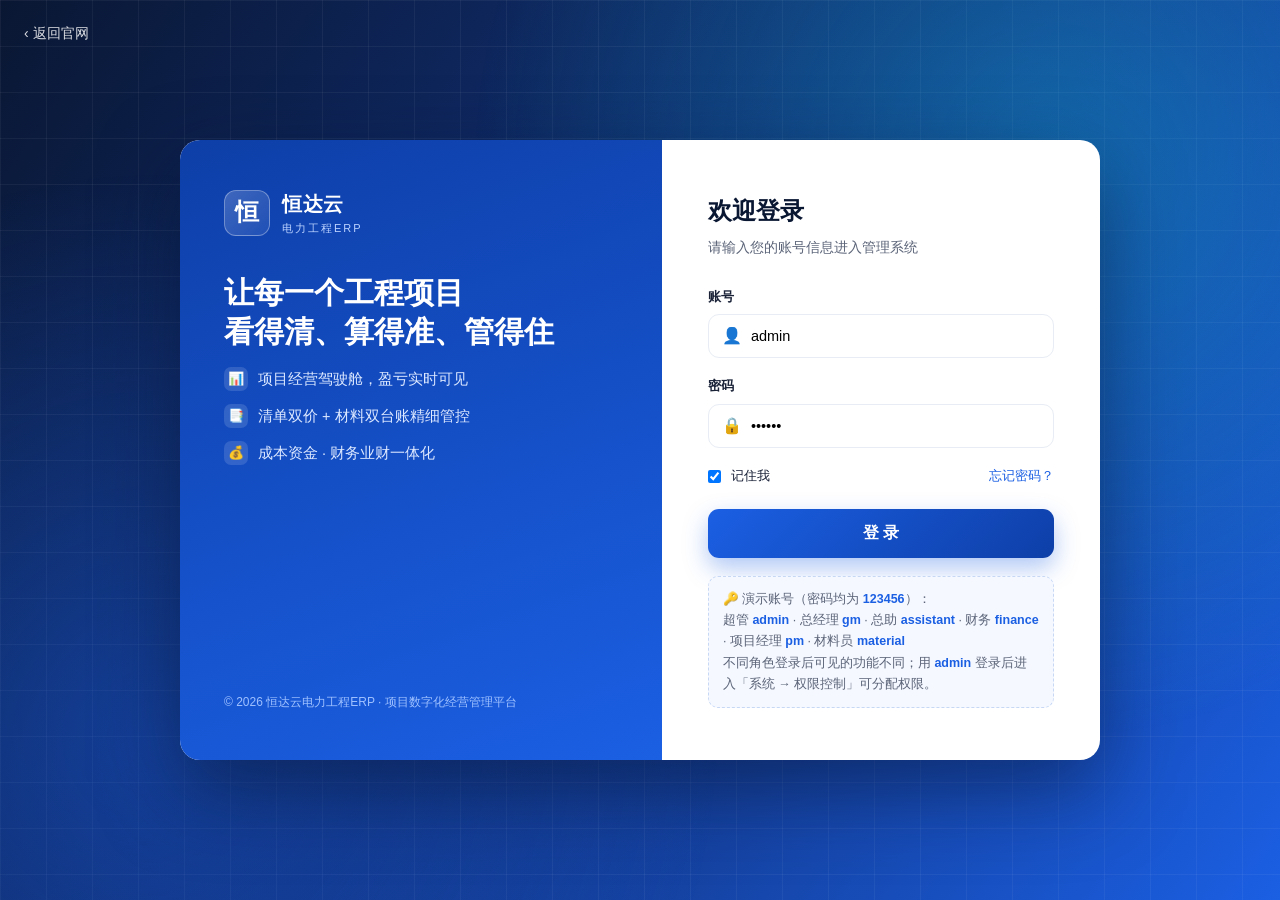
==== commit c4ca7d93: "fix: 公开版补齐缺失文件(app.js/ui.js等)修复白屏；erp 全量对齐最新代码，数据仍为演示数据" ====
--- a/erp/index.html
+++ b/erp/index.html
@@ -55,7 +55,7 @@
     <div class="nav-mask" id="navMask"></div>
     <nav class="tabbar" id="tabbar"></nav>
 </div>
-<script type="module" src="js/app.js?v=pub2"></script>
+<script type="module" src="js/app.js?v=pub3"></script>
 </body>
 </html>
 
--- a/erp/css/erp.css
+++ b/erp/css/erp.css
@@ -345,19 +345,6 @@
 .notif-item .ni-t{font-size:14px;font-weight:600;color:var(--navy)}
 .notif-item .ni-d{font-size:12px;color:var(--gray-l);margin-top:2px}
 .notif-item .ni-r{text-align:right;white-space:nowrap}
-
-/* ---------- 意见与需求清单 ---------- */
-.fb-item{display:flex;align-items:flex-start;gap:12px;padding:12px 0;border-bottom:1px solid var(--line-2)}
-.fb-item:last-child{border:none}
-.fb-no{flex:0 0 auto;width:30px;height:30px;border-radius:8px;background:var(--soft);color:var(--blue);font-size:12px;font-weight:700;display:grid;place-items:center}
-.fb-main{flex:1;min-width:0}
-.fb-text{font-size:14px;color:var(--ink);line-height:1.6}
-.fb-remark{font-size:12.5px;color:#16a34a;margin-top:4px;background:#f0faf3;border-radius:7px;padding:5px 9px;display:inline-block}
-.fb-right{flex:0 0 auto;display:flex;align-items:center;gap:8px}
-.fb-right .select{padding:6px 10px;font-size:13px}
-.fb-edit{width:30px;height:30px;border-radius:7px;color:var(--gray);background:var(--soft)}
-.fb-edit:hover{background:var(--blue);color:#fff}
-@media(max-width:640px){ .fb-item{flex-wrap:wrap} .fb-right{width:100%;justify-content:flex-end} }
 
 /* ---------- 全局功能搜索面板 ---------- */
 .search-panel{position:fixed;top:56px;left:50%;transform:translateX(-50%);width:520px;max-width:90vw;max-height:420px;overflow:auto;
